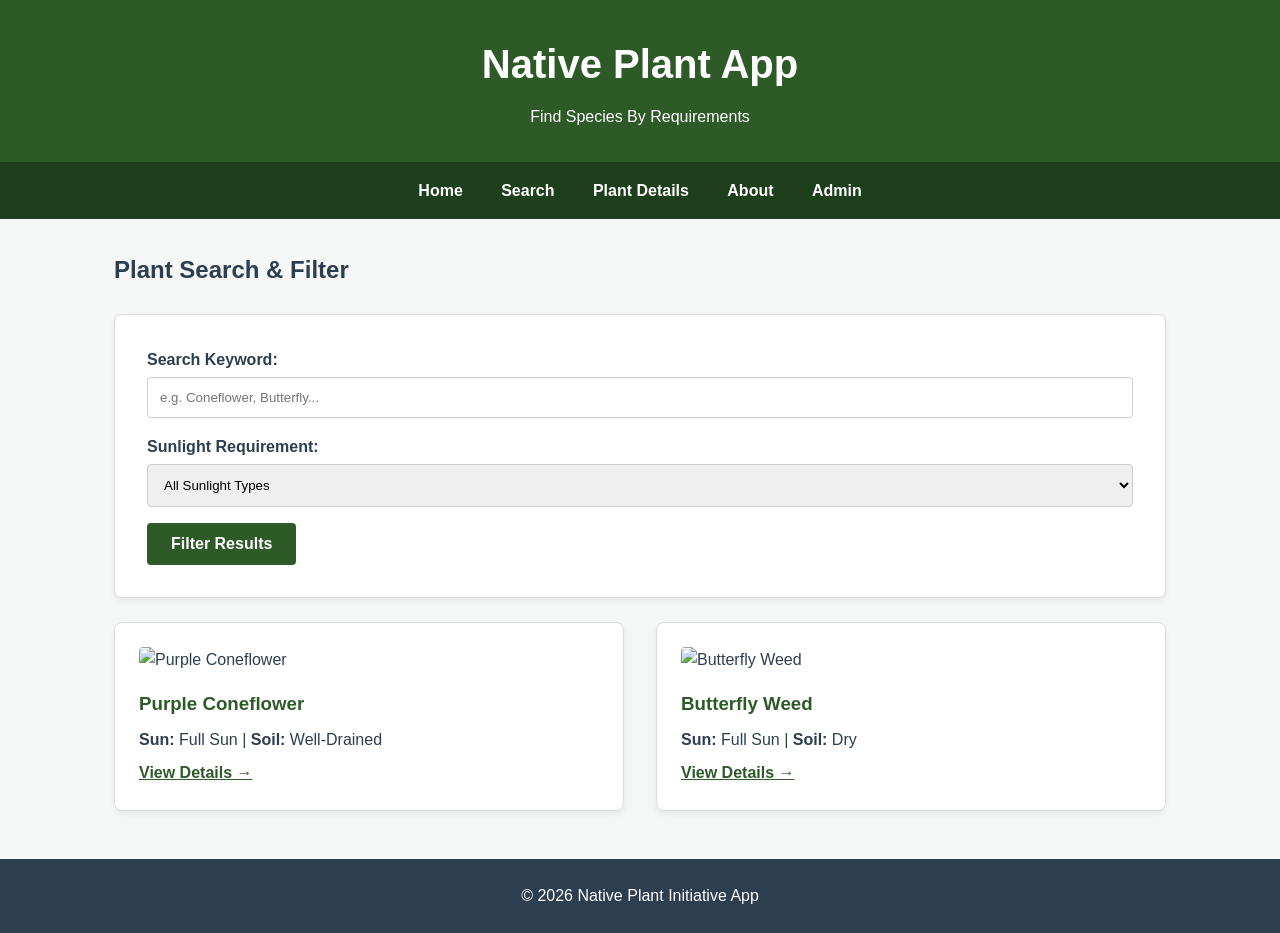
==== search.html @ 8a315636 "Add search.html for Native Plant App This file contains the HTML structure for the search page of th" ====
<!DOCTYPE html>
<html lang="en">
<head>
    <meta charset="UTF-8">
    <meta name="viewport" content="width=device-width, initial-scale=1.0">
    <title>Native Plant App - Search</title>
    <link rel="stylesheet" href="style.css">
</head>
<body>
    <header>
        <h1>Native Plant App</h1>
        <p>Find Species By Requirements</p>
    </header>
    <nav>
        <ul>
            <li><a href="index.html">Home</a></li>
            <li><a href="search.html">Search</a></li>
            <li><a href="details.html">Plant Details</a></li>
            <li><a href="about.html">About</a></li>
            <li><a href="admin.html">Admin</a></li>
        </ul>
    </nav>
    <main>
        <section>
            <h2>Plant Search & Filter</h2>
            <div class="search-bar">
                <label for="keyword"><b>Search Keyword:</b></label>
                <input type="text" id="keyword" placeholder="e.g. Coneflower, Butterfly...">
                
                <label for="sun"><b>Sunlight Requirement:</b></label>
                <select id="sun">
                    <option value="all">All Sunlight Types</option>
                    <option value="full">Full Sun</option>
                    <option value="part">Part Shade</option>
                </select>
                <button type="button">Filter Results</button>
            </div>

            <div class="plant-grid">
                <article class="plant-card">
                    <img src="images/PurpleConeflower.jpg" alt="Purple Coneflower">
                    <h3>Purple Coneflower</h3>
                    <p><b>Sun:</b> Full Sun | <b>Soil:</b> Well-Drained</p>
                    <a href="details.html" style="display:inline-block; margin-top:0.5rem; color:#2d5a27; font-weight:bold;">View Details &rarr;</a>
                </article>
                <article class="plant-card">
                    <img src="images/butterflyweed.jpeg" alt="Butterfly Weed">
                    <h3>Butterfly Weed</h3>
                    <p><b>Sun:</b> Full Sun | <b>Soil:</b> Dry</p>
                    <a href="details.html" style="display:inline-block; margin-top:0.5rem; color:#2d5a27; font-weight:bold;">View Details &rarr;</a>
                </article>
            </div>
        </section>
    </main>
    <footer>
        <p>&copy; 2026 Native Plant Initiative App</p>
    </footer>
</body>
</html>
---- style.css ----
/* Global Reset and Typography */
* {
    box-sizing: border-box;
    margin: 0;
    padding: 0;
}

body {
    font-family: 'Segoe UI', Tahoma, Geneva, Verdana, sans-serif;
    line-height: 1.6;
    color: #2c3e50;
    background-color: #f4f7f6;
}

/* Header Styling */
header {
    background-color: #2d5a27;
    color: white;
    text-align: center;
    padding: 2rem 1rem;
}

header h1 {
    font-size: 2.5rem;
    margin-bottom: 0.5rem;
}

/* Navigation Bar (Flexbox) */
nav {
    background-color: #1e3f1b;
}

nav ul {
    list-style: none;
    display: flex;
    justify-content: center;
    flex-wrap: wrap;
}

nav a {
    display: block;
    color: white;
    text-decoration: none;
    padding: 1rem 1.2rem;
    font-weight: bold;
    transition: background 0.3s;
}

nav a:hover {
    background-color: #3b7a33;
}

/* Main Layout & Container */
main {
    max-width: 1100px;
    margin: 2rem auto;
    padding: 0 1.5rem;
}

/* Plant Information Card (Grid & Box Model) */
.plant-grid {
    display: grid;
    grid-template-columns: repeat(auto-fit, minmax(280px, 1fr));
    gap: 2rem;
    margin-top: 1.5rem;
}

.plant-card {
    background: white;
    border: 1px solid #ddd;
    border-radius: 8px;
    padding: 1.5rem;
    box-shadow: 0 4px 6px rgba(0, 0, 0, 0.05);
}

.plant-card img {
    width: 100%;
    height: 180px;
    object-fit: cover;
    border-radius: 4px;
    margin-bottom: 1rem;
}

.plant-card h3, .plant-card h4 {
    color: #2d5a27;
    margin-bottom: 0.5rem;
}

/* Form & Search Inputs */
.search-bar, form {
    background: white;
    padding: 2rem;
    border-radius: 8px;
    border: 1px solid #ddd;
    margin-top: 1.5rem;
    box-shadow: 0 4px 6px rgba(0,0,0,0.05);
}

input[type="text"], input[type="email"], select, textarea {
    width: 100%;
    padding: 0.75rem;
    margin-top: 0.3rem;
    margin-bottom: 1rem;
    border: 1px solid #ccc;
    border-radius: 4px;
}

button, input[type="submit"] {
    background-color: #2d5a27;
    color: white;
    border: none;
    padding: 0.75rem 1.5rem;
    font-size: 1rem;
    font-weight: bold;
    border-radius: 4px;
    cursor: pointer;
}

button:hover, input[type="submit"]:hover {
    background-color: #3b7a33;
}

/* Table Styling for Admin & Details */
.table-container {
    overflow-x: auto;
    margin-top: 2rem;
}

table {
    width: 100%;
    border-collapse: collapse;
    background: white;
    border-radius: 8px;
    overflow: hidden;
    box-shadow: 0 4px 6px rgba(0, 0, 0, 0.05);
}

th, td {
    padding: 12px 15px;
    text-align: left;
    border-bottom: 1px solid #e0e0e0;
}

th {
    background-color: #2d5a27;
    color: white;
}

tr:hover {
    background-color: #f1f8f0;
}

/* Footer Styling */
footer {
    text-align: center;
    padding: 1.5rem;
    background-color: #2c3e50;
    color: white;
    margin-top: 3rem;
}

/* Responsive Design Adjustments */
@media (max-width: 768px) {
    nav ul {
        flex-direction: column;
        text-align: center;
    }

    header h1 {
        font-size: 2rem;
    }
}
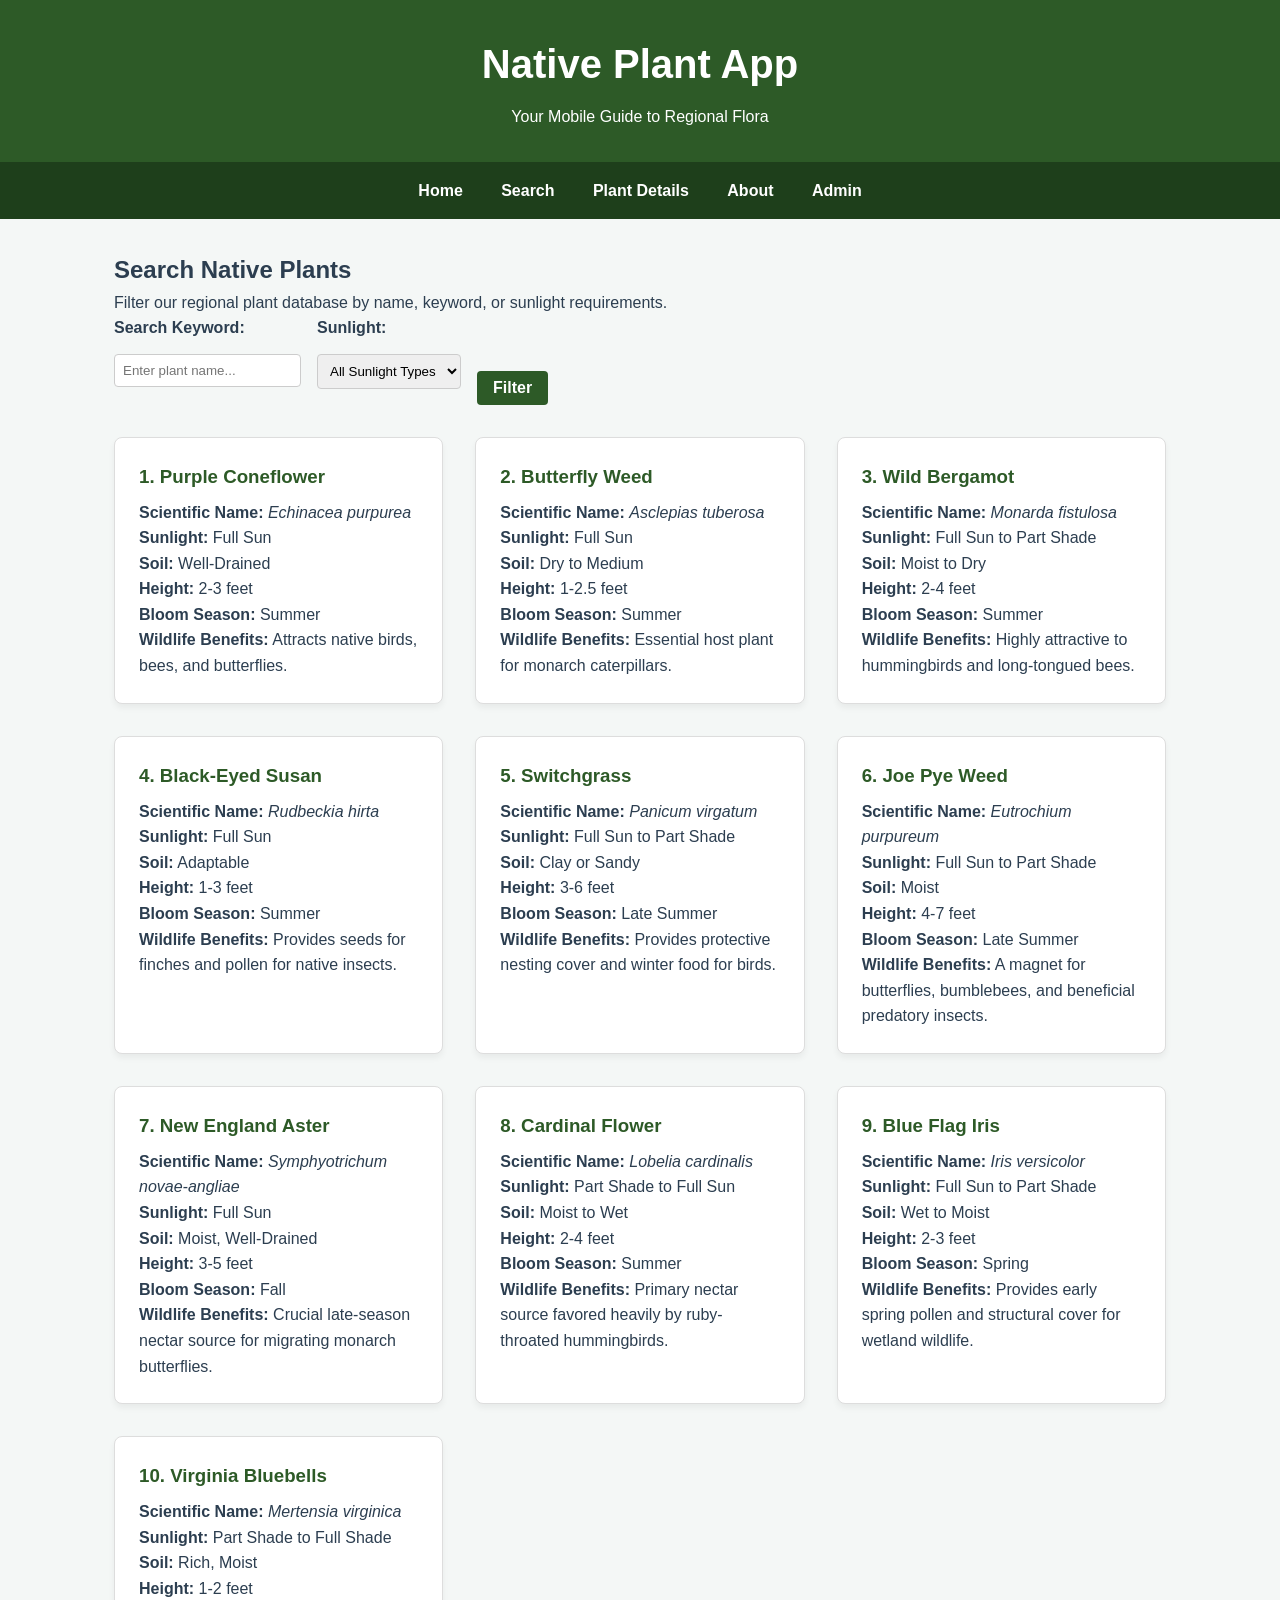
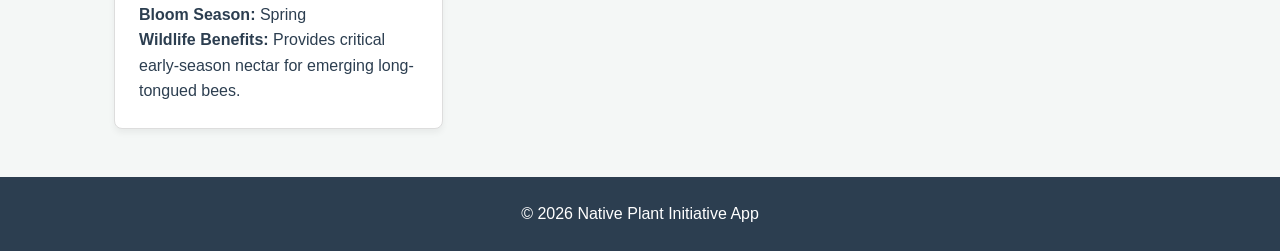
==== commit 5c3df23c: "Revamp search section for native plants Updated the search interface for native plants with improved" ====
--- a/search.html
+++ b/search.html
@@ -7,10 +7,12 @@
     <link rel="stylesheet" href="style.css">
 </head>
 <body>
+
     <header>
         <h1>Native Plant App</h1>
-        <p>Find Species By Requirements</p>
+        <p>Your Mobile Guide to Regional Flora</p>
     </header>
+
     <nav>
         <ul>
             <li><a href="index.html">Home</a></li>
@@ -20,40 +22,43 @@
             <li><a href="admin.html">Admin</a></li>
         </ul>
     </nav>
+
     <main>
         <section>
-            <h2>Plant Search & Filter</h2>
-            <div class="search-bar">
-                <label for="keyword"><b>Search Keyword:</b></label>
-                <input type="text" id="keyword" placeholder="e.g. Coneflower, Butterfly...">
-                
-                <label for="sun"><b>Sunlight Requirement:</b></label>
-                <select id="sun">
-                    <option value="all">All Sunlight Types</option>
-                    <option value="full">Full Sun</option>
-                    <option value="part">Part Shade</option>
-                </select>
-                <button type="button">Filter Results</button>
+            <h2>Search Native Plants</h2>
+            <p>Filter our regional plant database by name, keyword, or sunlight requirements.</p>
+
+            <div style="margin-bottom: 2rem; display: flex; gap: 1rem; flex-wrap: wrap;">
+                <div>
+                    <label for="keyword" style="display: block; margin-bottom: 0.5rem; font-weight: bold;">Search Keyword:</label>
+                    <input type="text" id="keyword" placeholder="Enter plant name..." style="padding: 0.5rem; border: 1px solid #ccc; border-radius: 4px;">
+                </div>
+                <div>
+                    <label for="sun" style="display: block; margin-bottom: 0.5rem; font-weight: bold;">Sunlight:</label>
+                    <select id="sun" style="padding: 0.5rem; border: 1px solid #ccc; border-radius: 4px;">
+                        <option value="all">All Sunlight Types</option>
+                        <option value="Full Sun">Full Sun</option>
+                        <option value="Part Shade">Part Shade</option>
+                        <option value="Shade">Shade</option>
+                    </select>
+                </div>
+                <div style="align-self: flex-end;">
+                    <button id="filter-btn" style="padding: 0.5rem 1rem; background-color: #2d5a27; color: white; border: none; border-radius: 4px; cursor: pointer;">Filter</button>
+                </div>
             </div>
 
+            <!-- Dynamic Plant Cards Grid -->
             <div class="plant-grid">
-                <article class="plant-card">
-                    <img src="images/PurpleConeflower.jpg" alt="Purple Coneflower">
-                    <h3>Purple Coneflower</h3>
-                    <p><b>Sun:</b> Full Sun | <b>Soil:</b> Well-Drained</p>
-                    <a href="details.html" style="display:inline-block; margin-top:0.5rem; color:#2d5a27; font-weight:bold;">View Details &rarr;</a>
-                </article>
-                <article class="plant-card">
-                    <img src="images/butterflyweed.jpeg" alt="Butterfly Weed">
-                    <h3>Butterfly Weed</h3>
-                    <p><b>Sun:</b> Full Sun | <b>Soil:</b> Dry</p>
-                    <a href="details.html" style="display:inline-block; margin-top:0.5rem; color:#2d5a27; font-weight:bold;">View Details &rarr;</a>
-                </article>
+                <!-- JavaScript will dynamically insert plant cards here -->
             </div>
         </section>
     </main>
+
     <footer>
         <p>&copy; 2026 Native Plant Initiative App</p>
     </footer>
+
+    <!-- Link your interactive JavaScript -->
+    <script src="script.js"></script>
 </body>
 </html>
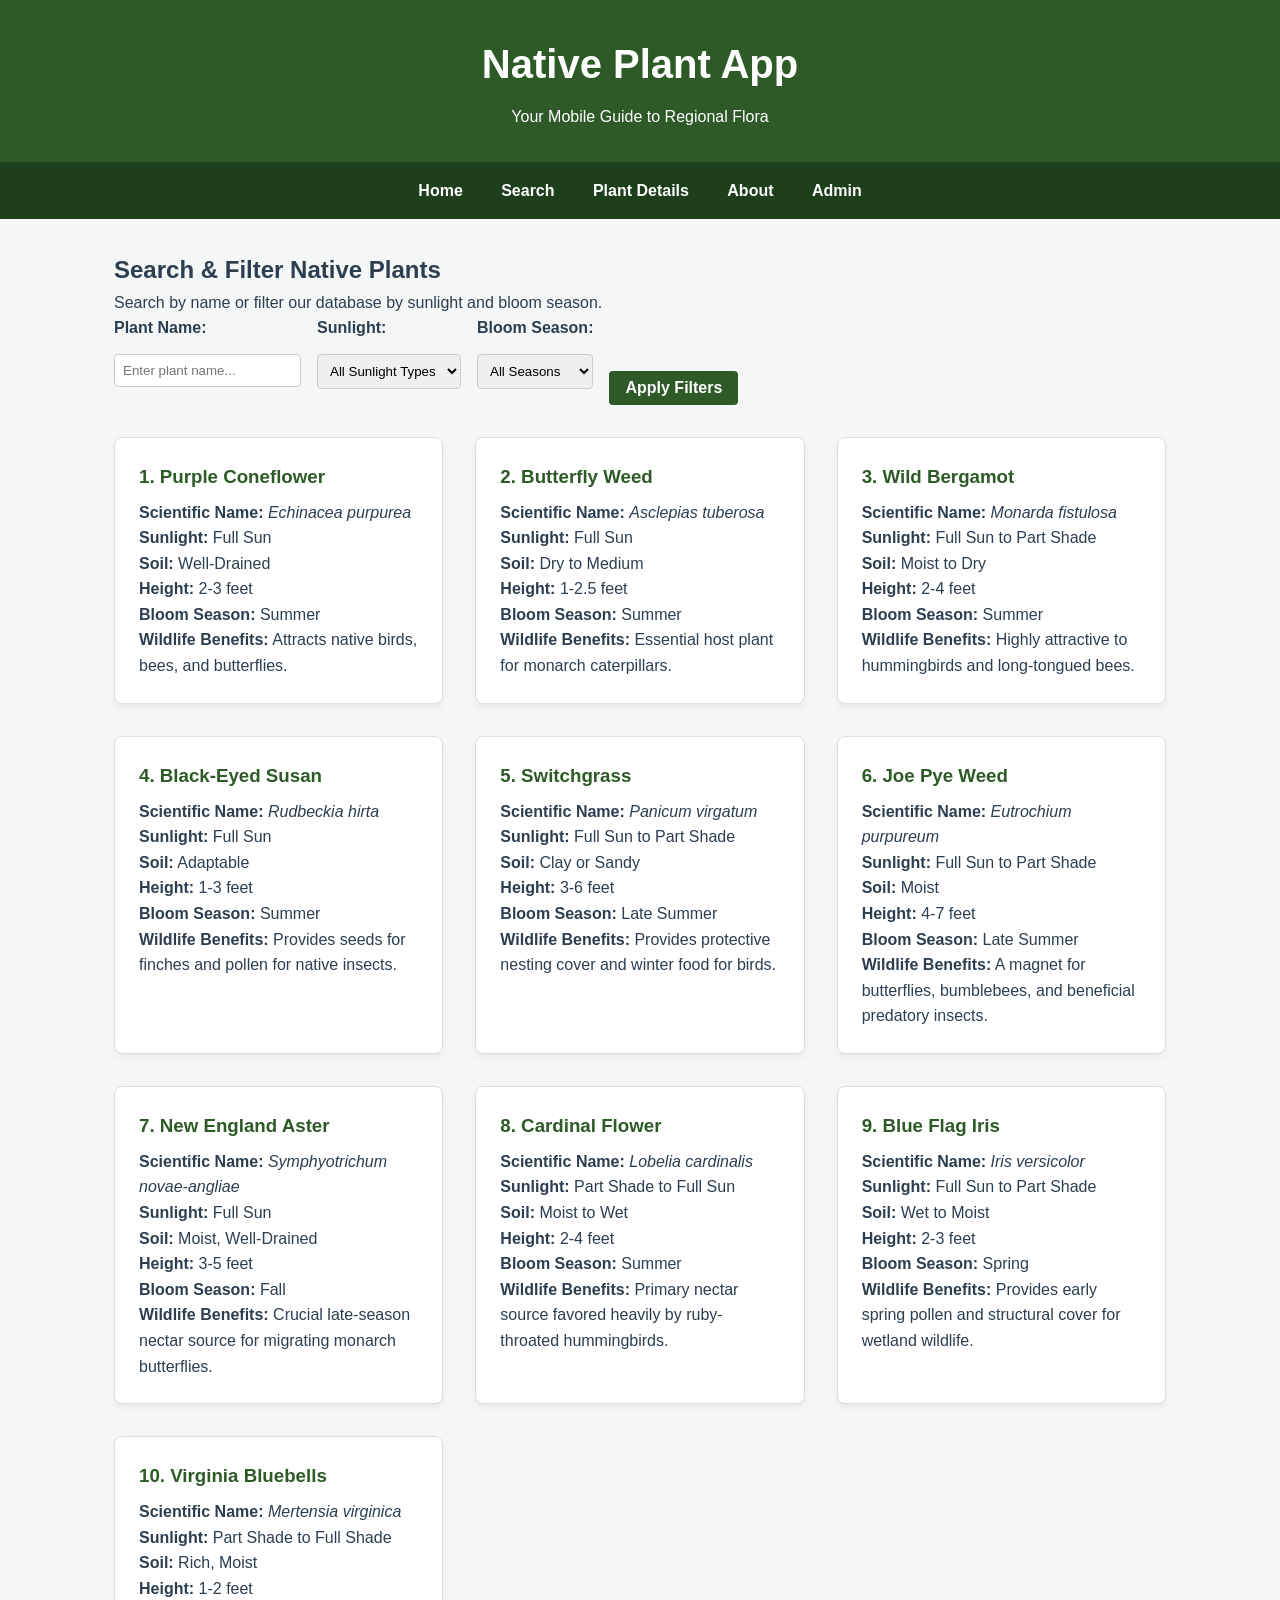
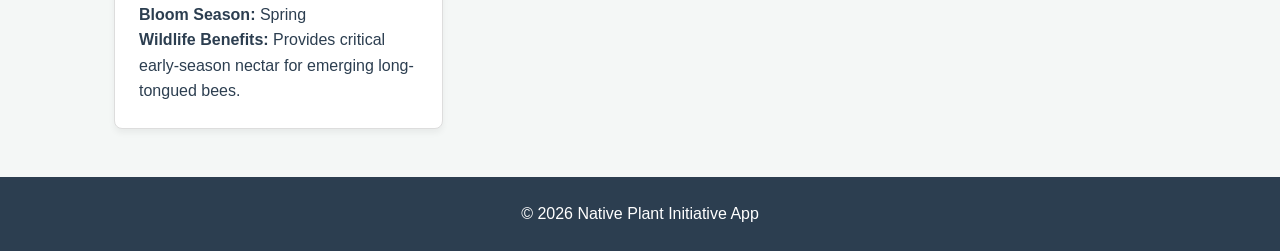
==== commit a5f0bf2a: "Update search page title and filter options" ====
--- a/search.html
+++ b/search.html
@@ -3,7 +3,7 @@
 <head>
     <meta charset="UTF-8">
     <meta name="viewport" content="width=device-width, initial-scale=1.0">
-    <title>Native Plant App - Search</title>
+    <title>Native Plant App - Search & Filter</title>
     <link rel="stylesheet" href="style.css">
 </head>
 <body>
@@ -25,12 +25,12 @@
 
     <main>
         <section>
-            <h2>Search Native Plants</h2>
-            <p>Filter our regional plant database by name, keyword, or sunlight requirements.</p>
+            <h2>Search & Filter Native Plants</h2>
+            <p>Search by name or filter our database by sunlight and bloom season.</p>
 
             <div style="margin-bottom: 2rem; display: flex; gap: 1rem; flex-wrap: wrap;">
                 <div>
-                    <label for="keyword" style="display: block; margin-bottom: 0.5rem; font-weight: bold;">Search Keyword:</label>
+                    <label for="keyword" style="display: block; margin-bottom: 0.5rem; font-weight: bold;">Plant Name:</label>
                     <input type="text" id="keyword" placeholder="Enter plant name..." style="padding: 0.5rem; border: 1px solid #ccc; border-radius: 4px;">
                 </div>
                 <div>
@@ -42,8 +42,17 @@
                         <option value="Shade">Shade</option>
                     </select>
                 </div>
+                <div>
+                    <label for="bloom" style="display: block; margin-bottom: 0.5rem; font-weight: bold;">Bloom Season:</label>
+                    <select id="bloom" style="padding: 0.5rem; border: 1px solid #ccc; border-radius: 4px;">
+                        <option value="all">All Seasons</option>
+                        <option value="Spring">Spring</option>
+                        <option value="Summer">Summer</option>
+                        <option value="Fall">Fall</option>
+                    </select>
+                </div>
                 <div style="align-self: flex-end;">
-                    <button id="filter-btn" style="padding: 0.5rem 1rem; background-color: #2d5a27; color: white; border: none; border-radius: 4px; cursor: pointer;">Filter</button>
+                    <button id="filter-btn" style="padding: 0.5rem 1rem; background-color: #2d5a27; color: white; border: none; border-radius: 4px; cursor: pointer;">Apply Filters</button>
                 </div>
             </div>
 
@@ -58,7 +67,6 @@
         <p>&copy; 2026 Native Plant Initiative App</p>
     </footer>
 
-    <!-- Link your interactive JavaScript -->
     <script src="script.js"></script>
 </body>
 </html>
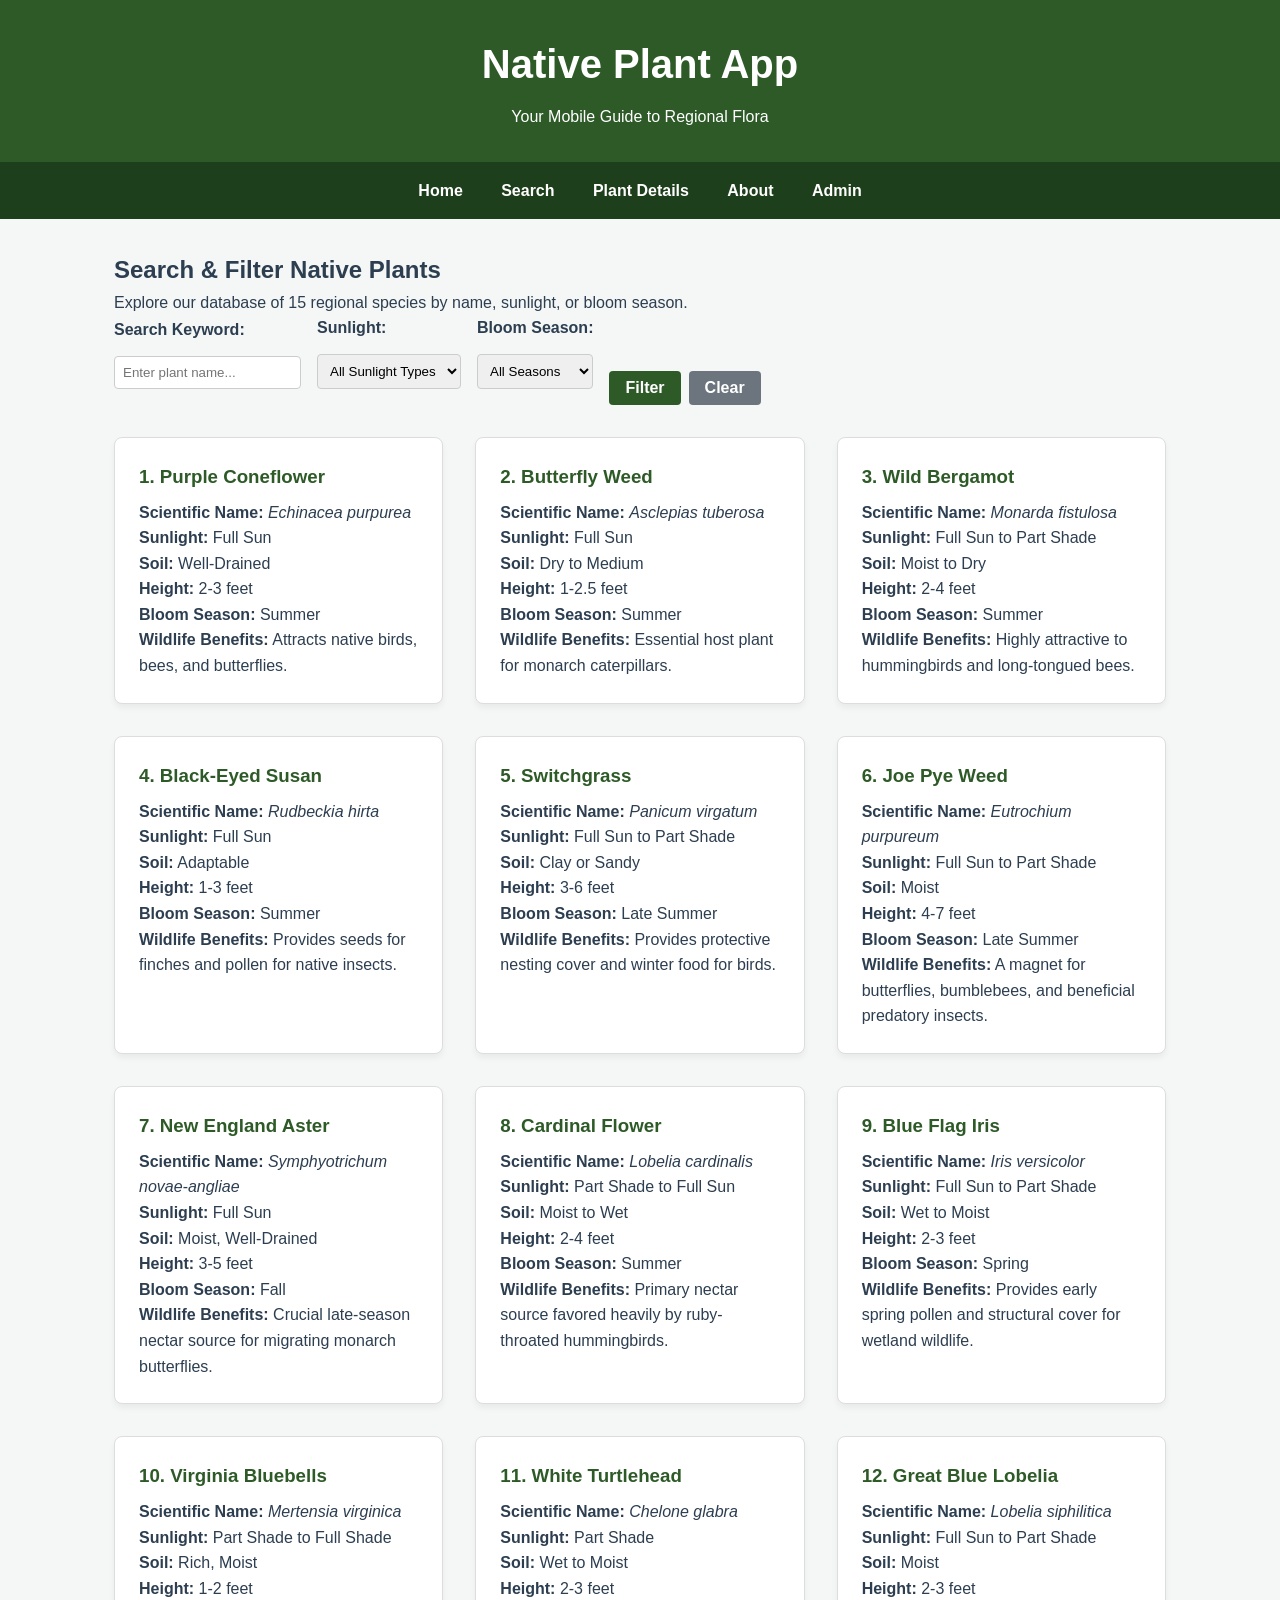
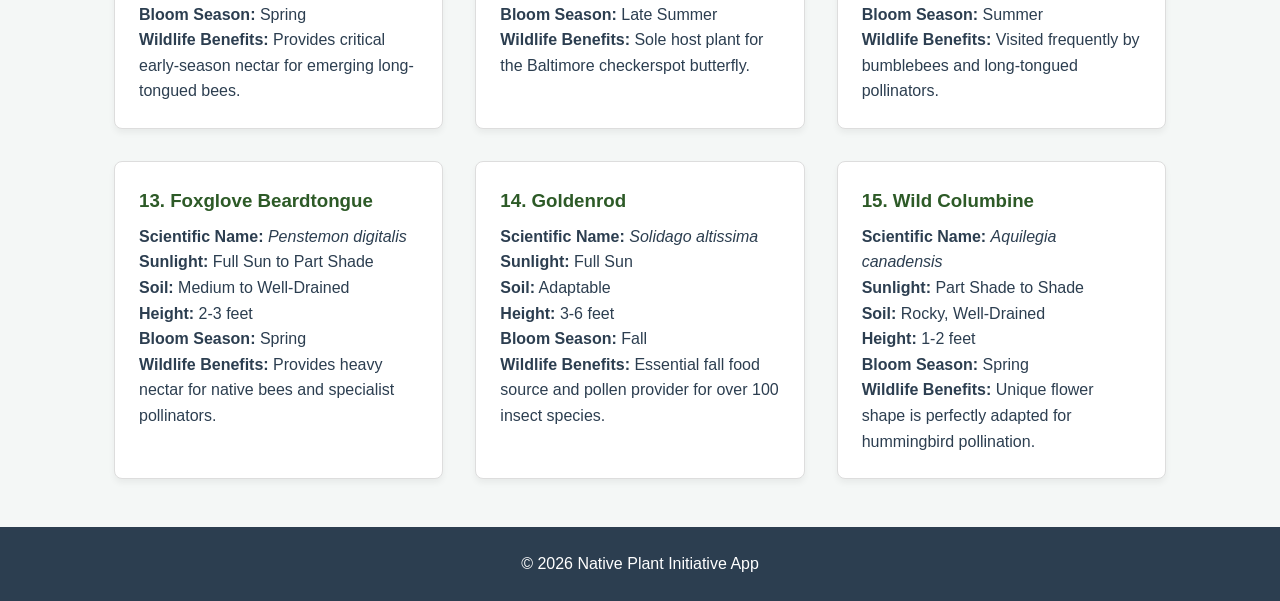
==== commit 36102bc9: "Update search page title and filter buttons" ====
--- a/search.html
+++ b/search.html
@@ -3,7 +3,7 @@
 <head>
     <meta charset="UTF-8">
     <meta name="viewport" content="width=device-width, initial-scale=1.0">
-    <title>Native Plant App - Search & Filter</title>
+    <title>Native Plant App - Search</title>
     <link rel="stylesheet" href="style.css">
 </head>
 <body>
@@ -26,11 +26,11 @@
     <main>
         <section>
             <h2>Search & Filter Native Plants</h2>
-            <p>Search by name or filter our database by sunlight and bloom season.</p>
+            <p>Explore our database of 15 regional species by name, sunlight, or bloom season.</p>
 
-            <div style="margin-bottom: 2rem; display: flex; gap: 1rem; flex-wrap: wrap;">
+            <div style="margin-bottom: 2rem; display: flex; gap: 1rem; flex-wrap: wrap; align-items: flex-end;">
                 <div>
-                    <label for="keyword" style="display: block; margin-bottom: 0.5rem; font-weight: bold;">Plant Name:</label>
+                    <label for="keyword" style="display: block; margin-bottom: 0.5rem; font-weight: bold;">Search Keyword:</label>
                     <input type="text" id="keyword" placeholder="Enter plant name..." style="padding: 0.5rem; border: 1px solid #ccc; border-radius: 4px;">
                 </div>
                 <div>
@@ -51,14 +51,15 @@
                         <option value="Fall">Fall</option>
                     </select>
                 </div>
-                <div style="align-self: flex-end;">
-                    <button id="filter-btn" style="padding: 0.5rem 1rem; background-color: #2d5a27; color: white; border: none; border-radius: 4px; cursor: pointer;">Apply Filters</button>
+                <div style="display: flex; gap: 0.5rem;">
+                    <button id="filter-btn" style="padding: 0.5rem 1rem; background-color: #2d5a27; color: white; border: none; border-radius: 4px; cursor: pointer;">Filter</button>
+                    <button id="clear-btn" style="padding: 0.5rem 1rem; background-color: #6c757d; color: white; border: none; border-radius: 4px; cursor: pointer;">Clear</button>
                 </div>
             </div>
 
             <!-- Dynamic Plant Cards Grid -->
             <div class="plant-grid">
-                <!-- JavaScript will dynamically insert plant cards here -->
+                <!-- JavaScript will dynamically insert plant cards or no-results message here -->
             </div>
         </section>
     </main>
